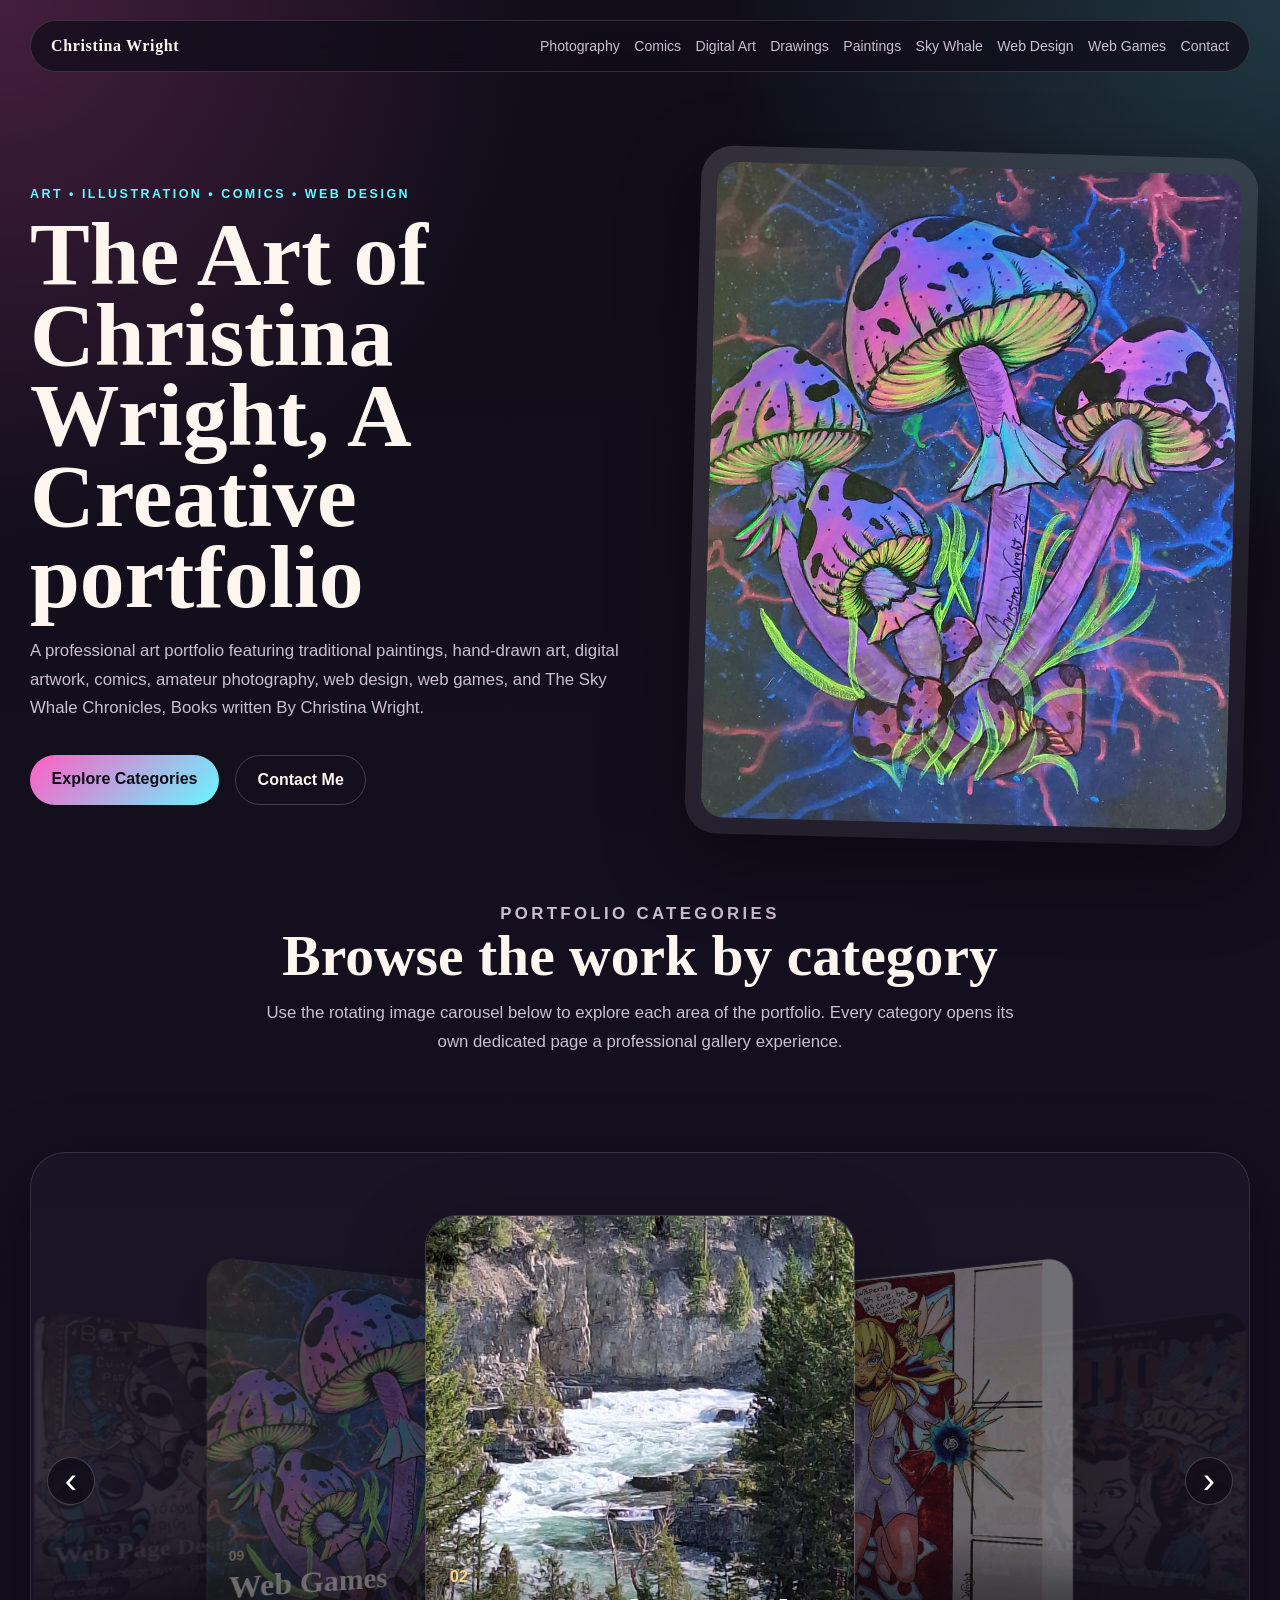
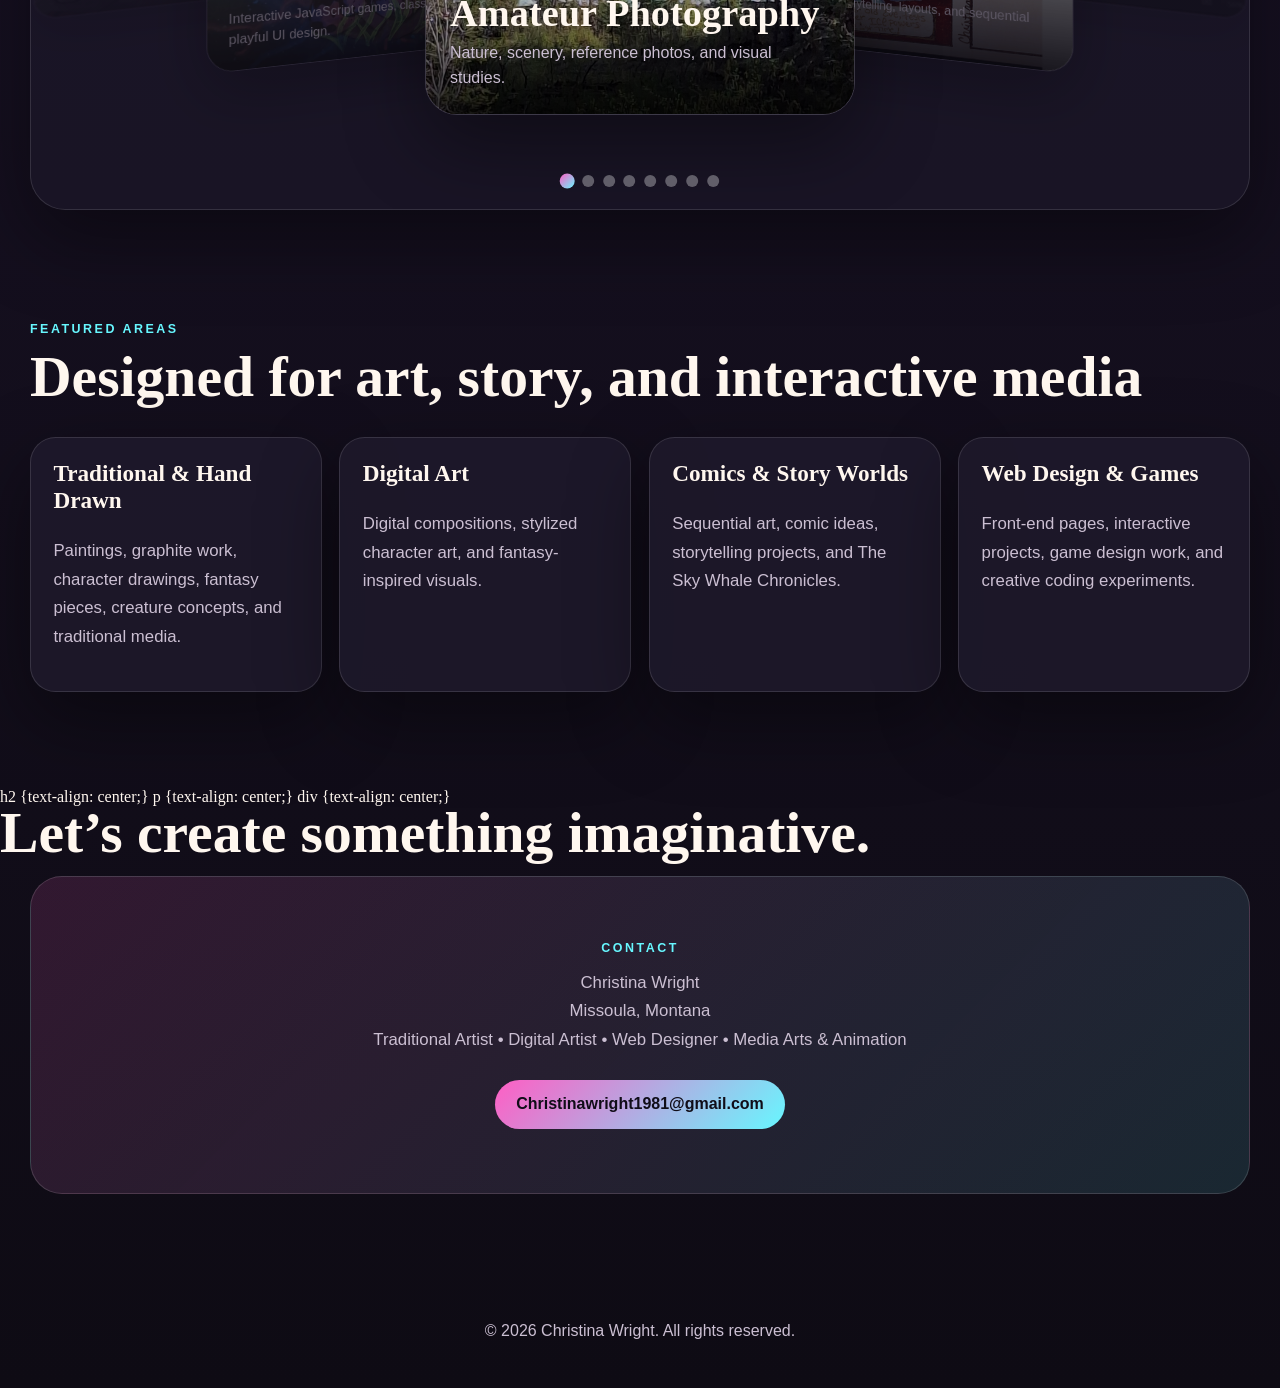
==== index.html @ 43815b65 "Add center alignment styles in index.html Added center alignment styles for h2, p, and div elements." ====
<!DOCTYPE html>
<html lang="en">
<head>
  <meta charset="UTF-8" />
  <meta name="viewport" content="width=device-width, initial-scale=1.0" />
  <title>Christina Wright | Art Portfolio</title>
  <link rel="stylesheet" href="style.css" />
</head>
<body>
  <header class="main-header" id="home">
    <nav class="navbar">
      <a class="logo" href="index.html">Christina Wright</a>
      <button class="menu-toggle" aria-label="Open navigation menu">☰</button>

      <div class="nav-links">
       
        <a href="photography.html">Photography</a>
        <a href="comics.html">Comics</a>
        <a href="digital-art.html">Digital Art</a>
        <a href="drawings.html">Drawings</a>
        <a href="paintings.html">Paintings</a>
        <a href="sky-whale.html">Sky Whale</a>
        <a href="web-design.html">Web Design</a>
        <a href="web-games.html">Web Games</a>
        <a href="#contact">Contact</a>
      </div>
    </nav>

    <section class="hero">
      <div class="hero-content">
        <p class="eyebrow">Art • Illustration • Comics • Web Design</p>
        <h1>The Art of Christina Wright, A Creative portfolio</h1>
        <p>
          A professional art portfolio featuring traditional paintings, hand-drawn art,
          digital artwork, comics, amateur photography, web design,
          web games, and The Sky Whale Chronicles, Books written By Christina Wright.
        </p>

        <div class="hero-buttons">
          <a class="btn primary" href="#categories">Explore Categories</a>
          <a class="btn secondary" href="#contact">Contact Me</a>
        </div>
      </div>

      <div class="hero-feature">
        <img src="images/NEON MUSHIES.jpg" alt="Featured neon mushroom painting" />
      </div>
    </section>
  </header>

  <main>
    <section class="section intro-section">
      <p class="eyebrow">Portfolio Categories</p>
      <h2>Browse the work by category</h2>
      <p>
        Use the rotating image carousel below to explore each area of the portfolio.
        Every category opens its own dedicated page a professional gallery experience.
      </p>
    </section>

    <section class="category-carousel-section" id="categories">
      <button class="carousel-arrow prev" aria-label="Previous category">‹</button>

      <div class="category-carousel" id="categoryCarousel">
       
      <a class="category-slide" href="photography.html">
          <img src="images/20240419_095135.jpg" alt="Amateur photography category thumbnail" />
          <div class="slide-overlay"><span>02</span><h3>Amateur Photography</h3><p>Nature, scenery, reference photos, and visual studies.</p></div>
        </a>

        <a class="category-slide" href="comics.html">
          <img src="images/comics thumbnail.jpg" alt="Comics category thumbnail" />
          <div class="slide-overlay"><span>03</span><h3>Comics</h3><p>Comic panels, storytelling, layouts, and sequential art.</p></div>
        </a>

        <a class="category-slide" href="digital-art.html">
          <img src="images/e89d1c56-5d9e-41ff-957c-0259a814af5aorca-image-.jpg.jpeg" alt="Digital art category thumbnail" />
          <div class="slide-overlay"><span>04</span><h3>Digital Art</h3><p>Digital illustration, fantasy design, and character artwork.</p></div>
        </a>

        <a class="category-slide" href="drawings.html">
          <img src="images/465605161_10224882230900383_1966014836447828528_n.jpg" alt="Drawings category thumbnail" />
          <div class="slide-overlay"><span>05</span><h3>Drawings</h3><p>Pencil, graphite, hand-drawn characters, and studies.</p></div>
        </a>

        <a class="category-slide" href="paintings.html">
          <img src="images/416716736_10222942627211503_7691808500595225283_n.jpg" alt="Paintings category thumbnail" />
          <div class="slide-overlay"><span>06</span><h3>Paintings</h3><p>Traditional paintings, mixed media, and canvas work.</p></div>
        </a>

        <a class="category-slide" href="sky-whale.html">
          <img src="images/61Pt4tpsYjL._AC_SL1500_.jpg" alt="The Sky Whale Chronicles category thumbnail" />
          <div class="slide-overlay"><span>07</span><h3>The Sky Whale Chronicles</h3><p>Original story world, characters, concept art, and book-related visuals.</p></div>
        </a>

        <a class="category-slide" href="web-design.html">
          <img src="images/ROBOT MOM.jpg" alt="Web design category thumbnail" />
          <div class="slide-overlay"><span>08</span><h3>Web Page Design</h3><p>Creative webpage layouts, portfolio work, and front-end design.</p></div>
        </a>

        <a class="category-slide" href="web-games.html">
          <img src="images/NEON MUSHIES.jpg" alt="Web games category thumbnail" />
          <div class="slide-overlay"><span>09</span><h3>Web Games</h3><p>Interactive JavaScript games, class projects, and playful UI design.</p></div>
        </a>
      </div>

      <button class="carousel-arrow next" aria-label="Next category">›</button>
      <div class="carousel-dots" id="carouselDots"></div>
    </section>

    <section class="section feature-grid-section">
      <p class="eyebrow">Featured Areas</p>
      <h2>Designed for art, story, and interactive media</h2>

      <div class="feature-grid">
        <article class="feature-card"><h3>Traditional & Hand Drawn</h3><p>Paintings, graphite work, character drawings, fantasy pieces, creature concepts, and traditional media.</p></article>
        <article class="feature-card"><h3>Digital Art</h3><p>Digital compositions, stylized character art, and fantasy-inspired visuals.</p></article>
        <article class="feature-card"><h3>Comics & Story Worlds</h3><p>Sequential art, comic ideas, storytelling projects, and The Sky Whale Chronicles.</p></article>
        <article class="feature-card"><h3>Web Design & Games</h3><p>Front-end pages, interactive projects, game design work, and creative coding experiments.</p></article>
      </div>
    </section>
    h2 {text-align: center;}
    p {text-align: center;}
    div {text-align: center;}
</style>
</head>
  <body>
    <h2>Let’s create something imaginative.</h2>
    
    <section class="section contact-section" id="contact">
      <p class="eyebrow">Contact</p>
    
      <p class="contact-text">
        Christina Wright<br />
        Missoula, Montana<br />
        Traditional Artist • Digital Artist • Web Designer • Media Arts & Animation
      </p>
      <a class="btn primary" href="mailto:Christinawright1981@gmail.com">Christinawright1981@gmail.com</a>
    </section>
  </main>

  <footer class="footer">
    <p>© <span id="year"></span> Christina Wright. All rights reserved.</p>
  </footer>

  <script src="script.js"></script>
</body>
</html>
---- style.css ----
*{box-sizing:border-box}:root{--bg:#100d18;--panel:rgba(31,26,45,.82);--solid:#211b31;--text:#fff7ef;--muted:#cbbfd2;--pink:#ff5ec4;--cyan:#67f7ff;--gold:#ffd38d;--shadow:0 28px 80px rgba(0,0,0,.42)}html{scroll-behavior:smooth}body{margin:0;color:var(--text);font-family:Georgia,"Times New Roman",serif;background:radial-gradient(circle at top left,rgba(255,94,196,.22),transparent 34rem),radial-gradient(circle at top right,rgba(103,247,255,.18),transparent 35rem),linear-gradient(180deg,#100d18 0%,#161021 50%,#0e0b14 100%)}img{display:block;max-width:100%}a{color:inherit;text-decoration:none}.main-header{min-height:100vh;padding:1.25rem}.navbar{width:min(1220px,100%);margin:0 auto;padding:1rem 1.25rem;border-radius:999px;border:1px solid rgba(255,255,255,.14);background:rgba(16,13,24,.75);backdrop-filter:blur(18px);display:flex;align-items:center;justify-content:space-between;position:sticky;top:1rem;z-index:50}.logo{font-weight:900;letter-spacing:.04em}.nav-links{display:flex;align-items:center;gap:.9rem;font-family:Arial,sans-serif;font-size:.88rem;color:var(--muted)}.nav-links a:hover{color:var(--cyan)}.menu-toggle{display:none;border:0;background:transparent;color:var(--text);font-size:1.7rem;cursor:pointer}.hero{width:min(1220px,100%);margin:5rem auto 0;display:grid;grid-template-columns:1.05fr .95fr;gap:3rem;align-items:center}.eyebrow{margin:0 0 .85rem;color:var(--cyan);font-family:Arial,sans-serif;text-transform:uppercase;letter-spacing:.2em;font-size:.78rem;font-weight:800}h1,h2,h3,p{margin-top:0}h1{max-width:850px;font-size:clamp(3rem,7vw,7rem);line-height:.9;margin-bottom:1.25rem}h2{font-size:clamp(2.1rem,4.5vw,4.6rem);line-height:.95;margin-bottom:1rem}.hero-content p:not(.eyebrow),.intro-section p,.feature-card p,.contact-text{font-family:Arial,sans-serif;color:var(--muted);font-size:1.05rem;line-height:1.7}.hero-buttons{margin-top:2rem;display:flex;gap:1rem;flex-wrap:wrap}.btn{display:inline-flex;border-radius:999px;padding:.95rem 1.35rem;font-family:Arial,sans-serif;font-weight:900}.btn.primary{color:#100d18;background:linear-gradient(135deg,var(--pink),var(--cyan))}.btn.secondary{color:var(--text);border:1px solid rgba(255,255,255,.2)}.hero-feature{padding:1rem;border-radius:2rem;background:linear-gradient(145deg,rgba(255,255,255,.14),rgba(255,255,255,.04));box-shadow:var(--shadow);transform:rotate(1.5deg)}.hero-feature img{width:100%;aspect-ratio:4/5;object-fit:cover;border-radius:1.4rem}.section{width:min(1220px,calc(100% - 2rem));margin:0 auto 6rem}.intro-section{text-align:center}.intro-section p{max-width:760px;margin:0 auto}.category-carousel-section{width:min(1220px,calc(100% - 2rem));margin:0 auto 7rem;position:relative;padding:2rem 3.5rem 4rem;border-radius:2.2rem;background:rgba(31,26,45,.5);border:1px solid rgba(255,255,255,.12);box-shadow:var(--shadow);overflow:hidden}.category-carousel{height:560px;position:relative;perspective:1300px}.category-slide{position:absolute;top:50%;left:50%;width:min(430px,72vw);height:500px;border-radius:2rem;overflow:hidden;transform:translate(-50%,-50%);transition:transform .6s ease,opacity .6s ease,filter .6s ease;opacity:0;pointer-events:none;box-shadow:var(--shadow);border:1px solid rgba(255,255,255,.16)}.category-slide img{width:100%;height:100%;object-fit:cover}.category-slide.active{opacity:1;pointer-events:auto;transform:translate(-50%,-50%) scale(1) rotateY(0deg);z-index:5}.category-slide.prev-slide{opacity:.62;pointer-events:auto;filter:saturate(.75) brightness(.65);transform:translate(-110%,-50%) scale(.76) rotateY(34deg);z-index:3}.category-slide.next-slide{opacity:.62;pointer-events:auto;filter:saturate(.75) brightness(.65);transform:translate(10%,-50%) scale(.76) rotateY(-34deg);z-index:3}.category-slide.far-prev{opacity:.28;filter:blur(1px) saturate(.55) brightness(.45);transform:translate(-155%,-50%) scale(.55) rotateY(44deg);z-index:1}.category-slide.far-next{opacity:.28;filter:blur(1px) saturate(.55) brightness(.45);transform:translate(55%,-50%) scale(.55) rotateY(-44deg);z-index:1}.slide-overlay{position:absolute;inset:auto 0 0;padding:1.5rem;background:linear-gradient(180deg,transparent,rgba(0,0,0,.86))}.slide-overlay span{color:var(--gold);font-family:Arial,sans-serif;font-weight:900}.slide-overlay h3{font-size:clamp(1.8rem,3vw,3rem);margin:.35rem 0}.slide-overlay p{font-family:Arial,sans-serif;color:var(--muted);line-height:1.55;margin-bottom:0}.carousel-arrow{position:absolute;top:50%;transform:translateY(-50%);z-index:20;width:3rem;height:3rem;border-radius:50%;border:1px solid rgba(255,255,255,.2);background:rgba(16,13,24,.82);color:white;font-size:2.3rem;cursor:pointer}.carousel-arrow:hover{background:var(--cyan);color:#100d18}.carousel-arrow.prev{left:1rem}.carousel-arrow.next{right:1rem}.carousel-dots{position:absolute;left:50%;bottom:1.4rem;transform:translateX(-50%);display:flex;gap:.55rem;flex-wrap:wrap;justify-content:center}.carousel-dot{width:.75rem;height:.75rem;border:0;border-radius:50%;background:rgba(255,255,255,.32);cursor:pointer}.carousel-dot.active{background:linear-gradient(135deg,var(--pink),var(--cyan));transform:scale(1.25)}.feature-grid{margin-top:2rem;display:grid;grid-template-columns:repeat(4,1fr);gap:1.1rem}.feature-card{min-height:230px;padding:1.4rem;border-radius:1.6rem;background:var(--panel);border:1px solid rgba(255,255,255,.12);box-shadow:var(--shadow)}.feature-card h3{font-size:1.45rem}.contact-section{text-align:center;padding:4rem 1rem;border-radius:2rem;background:linear-gradient(135deg,rgba(255,94,196,.14),rgba(103,247,255,.12));border:1px solid rgba(255,255,255,.14)}.contact-text{margin-bottom:1.6rem}.footer{padding:2rem;text-align:center;color:var(--muted);font-family:Arial,sans-serif}@media(max-width:980px){.nav-links{display:none;position:absolute;top:4.3rem;left:1rem;right:1rem;flex-direction:column;align-items:flex-start;padding:1rem;border-radius:1.2rem;background:var(--solid)}.nav-links.open{display:flex}.menu-toggle{display:block}.navbar{border-radius:1.4rem}.hero,.feature-grid{grid-template-columns:1fr}.category-carousel-section{padding:1rem .8rem 4rem}.category-carousel{height:520px}.category-slide{width:78vw;height:460px}.category-slide.prev-slide,.category-slide.next-slide,.category-slide.far-prev,.category-slide.far-next{opacity:0;pointer-events:none}.carousel-arrow.prev{left:.8rem}.carousel-arrow.next{right:.8rem}}
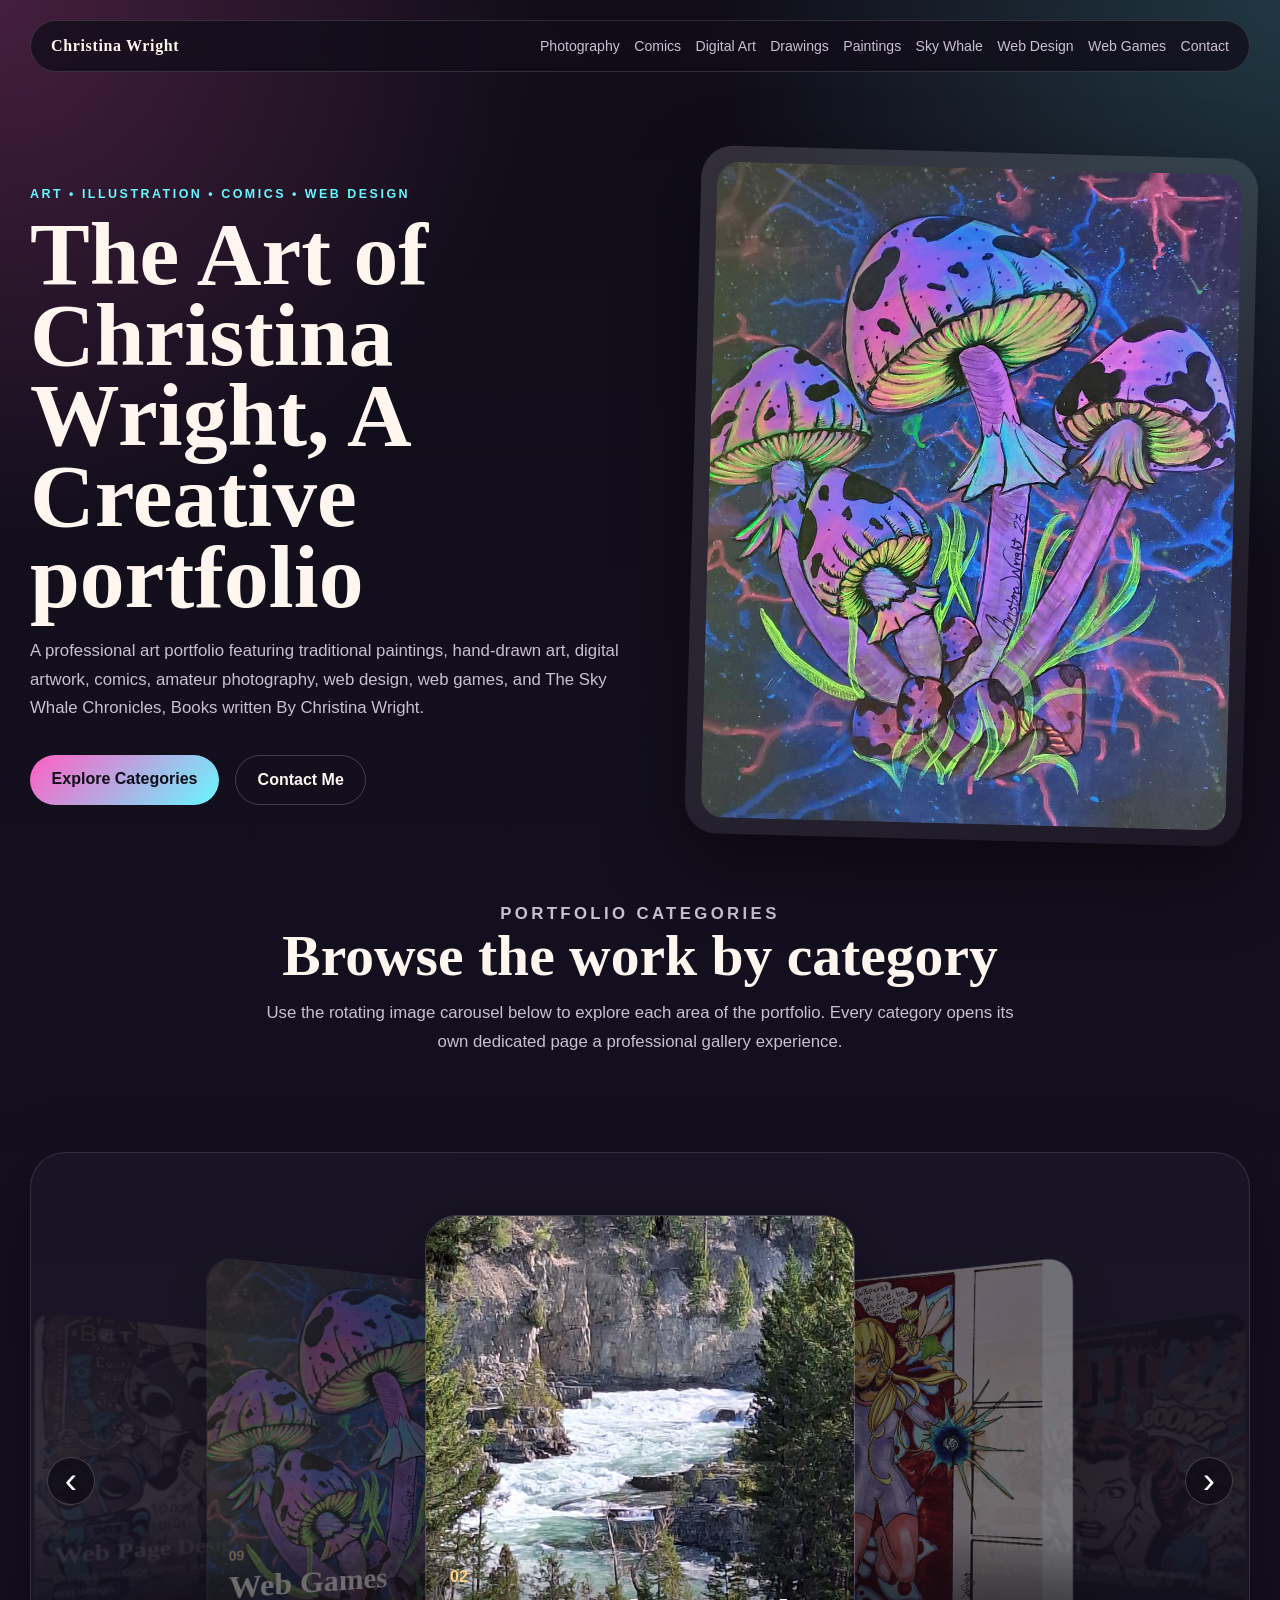
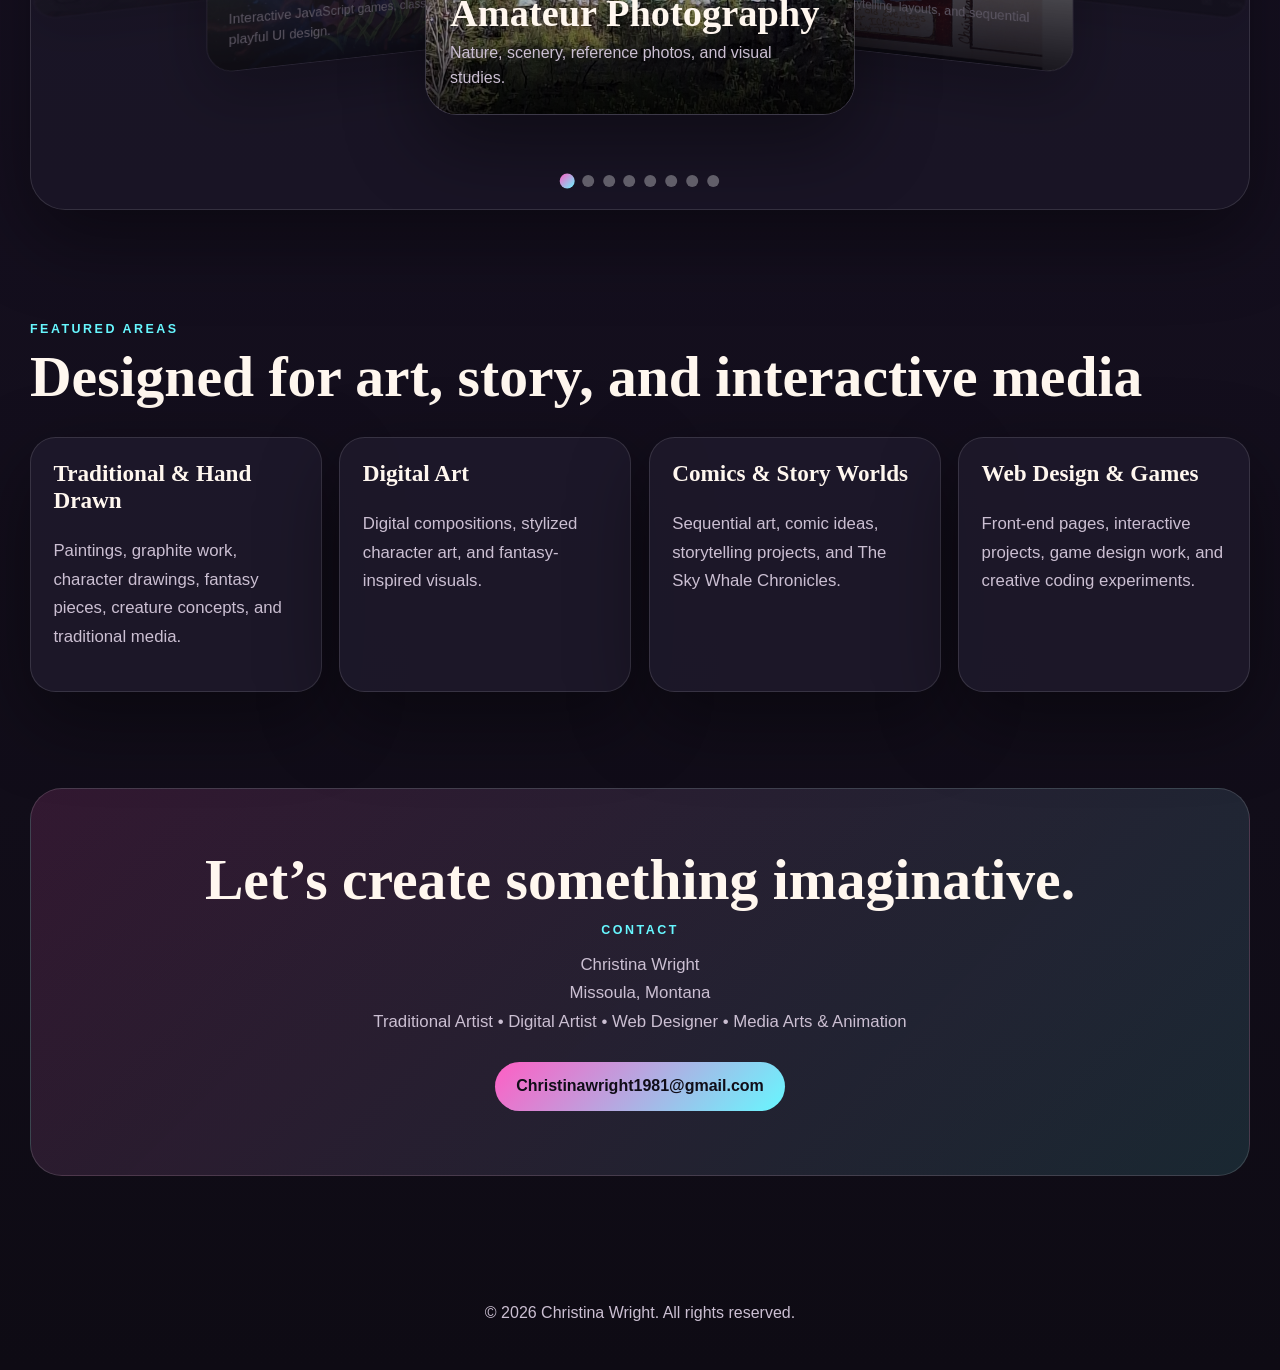
==== commit 6911da50: "Update contact section header and clean up styles Repositioned the header for the contact section an" ====
--- a/index.html
+++ b/index.html
@@ -119,23 +119,19 @@
         <article class="feature-card"><h3>Web Design & Games</h3><p>Front-end pages, interactive projects, game design work, and creative coding experiments.</p></article>
       </div>
     </section>
-    h2 {text-align: center;}
-    p {text-align: center;}
-    div {text-align: center;}
-</style>
-</head>
-  <body>
-    <h2>Let’s create something imaginative.</h2>
+   
+   
     
     <section class="section contact-section" id="contact">
+      <h2>Let’s create something imaginative.</h2>
       <p class="eyebrow">Contact</p>
-    
       <p class="contact-text">
         Christina Wright<br />
         Missoula, Montana<br />
         Traditional Artist • Digital Artist • Web Designer • Media Arts & Animation
       </p>
       <a class="btn primary" href="mailto:Christinawright1981@gmail.com">Christinawright1981@gmail.com</a>
+      
     </section>
   </main>
 
--- a/style.css
+++ b/style.css
@@ -1 +1,6 @@
-*{box-sizing:border-box}:root{--bg:#100d18;--panel:rgba(31,26,45,.82);--solid:#211b31;--text:#fff7ef;--muted:#cbbfd2;--pink:#ff5ec4;--cyan:#67f7ff;--gold:#ffd38d;--shadow:0 28px 80px rgba(0,0,0,.42)}html{scroll-behavior:smooth}body{margin:0;color:var(--text);font-family:Georgia,"Times New Roman",serif;background:radial-gradient(circle at top left,rgba(255,94,196,.22),transparent 34rem),radial-gradient(circle at top right,rgba(103,247,255,.18),transparent 35rem),linear-gradient(180deg,#100d18 0%,#161021 50%,#0e0b14 100%)}img{display:block;max-width:100%}a{color:inherit;text-decoration:none}.main-header{min-height:100vh;padding:1.25rem}.navbar{width:min(1220px,100%);margin:0 auto;padding:1rem 1.25rem;border-radius:999px;border:1px solid rgba(255,255,255,.14);background:rgba(16,13,24,.75);backdrop-filter:blur(18px);display:flex;align-items:center;justify-content:space-between;position:sticky;top:1rem;z-index:50}.logo{font-weight:900;letter-spacing:.04em}.nav-links{display:flex;align-items:center;gap:.9rem;font-family:Arial,sans-serif;font-size:.88rem;color:var(--muted)}.nav-links a:hover{color:var(--cyan)}.menu-toggle{display:none;border:0;background:transparent;color:var(--text);font-size:1.7rem;cursor:pointer}.hero{width:min(1220px,100%);margin:5rem auto 0;display:grid;grid-template-columns:1.05fr .95fr;gap:3rem;align-items:center}.eyebrow{margin:0 0 .85rem;color:var(--cyan);font-family:Arial,sans-serif;text-transform:uppercase;letter-spacing:.2em;font-size:.78rem;font-weight:800}h1,h2,h3,p{margin-top:0}h1{max-width:850px;font-size:clamp(3rem,7vw,7rem);line-height:.9;margin-bottom:1.25rem}h2{font-size:clamp(2.1rem,4.5vw,4.6rem);line-height:.95;margin-bottom:1rem}.hero-content p:not(.eyebrow),.intro-section p,.feature-card p,.contact-text{font-family:Arial,sans-serif;color:var(--muted);font-size:1.05rem;line-height:1.7}.hero-buttons{margin-top:2rem;display:flex;gap:1rem;flex-wrap:wrap}.btn{display:inline-flex;border-radius:999px;padding:.95rem 1.35rem;font-family:Arial,sans-serif;font-weight:900}.btn.primary{color:#100d18;background:linear-gradient(135deg,var(--pink),var(--cyan))}.btn.secondary{color:var(--text);border:1px solid rgba(255,255,255,.2)}.hero-feature{padding:1rem;border-radius:2rem;background:linear-gradient(145deg,rgba(255,255,255,.14),rgba(255,255,255,.04));box-shadow:var(--shadow);transform:rotate(1.5deg)}.hero-feature img{width:100%;aspect-ratio:4/5;object-fit:cover;border-radius:1.4rem}.section{width:min(1220px,calc(100% - 2rem));margin:0 auto 6rem}.intro-section{text-align:center}.intro-section p{max-width:760px;margin:0 auto}.category-carousel-section{width:min(1220px,calc(100% - 2rem));margin:0 auto 7rem;position:relative;padding:2rem 3.5rem 4rem;border-radius:2.2rem;background:rgba(31,26,45,.5);border:1px solid rgba(255,255,255,.12);box-shadow:var(--shadow);overflow:hidden}.category-carousel{height:560px;position:relative;perspective:1300px}.category-slide{position:absolute;top:50%;left:50%;width:min(430px,72vw);height:500px;border-radius:2rem;overflow:hidden;transform:translate(-50%,-50%);transition:transform .6s ease,opacity .6s ease,filter .6s ease;opacity:0;pointer-events:none;box-shadow:var(--shadow);border:1px solid rgba(255,255,255,.16)}.category-slide img{width:100%;height:100%;object-fit:cover}.category-slide.active{opacity:1;pointer-events:auto;transform:translate(-50%,-50%) scale(1) rotateY(0deg);z-index:5}.category-slide.prev-slide{opacity:.62;pointer-events:auto;filter:saturate(.75) brightness(.65);transform:translate(-110%,-50%) scale(.76) rotateY(34deg);z-index:3}.category-slide.next-slide{opacity:.62;pointer-events:auto;filter:saturate(.75) brightness(.65);transform:translate(10%,-50%) scale(.76) rotateY(-34deg);z-index:3}.category-slide.far-prev{opacity:.28;filter:blur(1px) saturate(.55) brightness(.45);transform:translate(-155%,-50%) scale(.55) rotateY(44deg);z-index:1}.category-slide.far-next{opacity:.28;filter:blur(1px) saturate(.55) brightness(.45);transform:translate(55%,-50%) scale(.55) rotateY(-44deg);z-index:1}.slide-overlay{position:absolute;inset:auto 0 0;padding:1.5rem;background:linear-gradient(180deg,transparent,rgba(0,0,0,.86))}.slide-overlay span{color:var(--gold);font-family:Arial,sans-serif;font-weight:900}.slide-overlay h3{font-size:clamp(1.8rem,3vw,3rem);margin:.35rem 0}.slide-overlay p{font-family:Arial,sans-serif;color:var(--muted);line-height:1.55;margin-bottom:0}.carousel-arrow{position:absolute;top:50%;transform:translateY(-50%);z-index:20;width:3rem;height:3rem;border-radius:50%;border:1px solid rgba(255,255,255,.2);background:rgba(16,13,24,.82);color:white;font-size:2.3rem;cursor:pointer}.carousel-arrow:hover{background:var(--cyan);color:#100d18}.carousel-arrow.prev{left:1rem}.carousel-arrow.next{right:1rem}.carousel-dots{position:absolute;left:50%;bottom:1.4rem;transform:translateX(-50%);display:flex;gap:.55rem;flex-wrap:wrap;justify-content:center}.carousel-dot{width:.75rem;height:.75rem;border:0;border-radius:50%;background:rgba(255,255,255,.32);cursor:pointer}.carousel-dot.active{background:linear-gradient(135deg,var(--pink),var(--cyan));transform:scale(1.25)}.feature-grid{margin-top:2rem;display:grid;grid-template-columns:repeat(4,1fr);gap:1.1rem}.feature-card{min-height:230px;padding:1.4rem;border-radius:1.6rem;background:var(--panel);border:1px solid rgba(255,255,255,.12);box-shadow:var(--shadow)}.feature-card h3{font-size:1.45rem}.contact-section{text-align:center;padding:4rem 1rem;border-radius:2rem;background:linear-gradient(135deg,rgba(255,94,196,.14),rgba(103,247,255,.12));border:1px solid rgba(255,255,255,.14)}.contact-text{margin-bottom:1.6rem}.footer{padding:2rem;text-align:center;color:var(--muted);font-family:Arial,sans-serif}@media(max-width:980px){.nav-links{display:none;position:absolute;top:4.3rem;left:1rem;right:1rem;flex-direction:column;align-items:flex-start;padding:1rem;border-radius:1.2rem;background:var(--solid)}.nav-links.open{display:flex}.menu-toggle{display:block}.navbar{border-radius:1.4rem}.hero,.feature-grid{grid-template-columns:1fr}.category-carousel-section{padding:1rem .8rem 4rem}.category-carousel{height:520px}.category-slide{width:78vw;height:460px}.category-slide.prev-slide,.category-slide.next-slide,.category-slide.far-prev,.category-slide.far-next{opacity:0;pointer-events:none}.carousel-arrow.prev{left:.8rem}.carousel-arrow.next{right:.8rem}}+*{box-sizing:border-box}:root{--bg:#100d18;--panel:rgba(31,26,45,.82);--solid:#211b31;--text:#fff7ef;--muted:#cbbfd2;--pink:#ff5ec4;--cyan:#67f7ff;--gold:#ffd38d;--shadow:0 28px 80px rgba(0,0,0,.42)}html{scroll-behavior:smooth}body{margin:0;color:var(--text);font-family:Georgia,"Times New Roman",serif;background:radial-gradient(circle at top left,rgba(255,94,196,.22),transparent 34rem),radial-gradient(circle at top right,rgba(103,247,255,.18),transparent 35rem),linear-gradient(180deg,#100d18 0%,#161021 50%,#0e0b14 100%)}img{display:block;max-width:100%}a{color:inherit;text-decoration:none}.main-header{min-height:100vh;padding:1.25rem}.navbar{width:min(1220px,100%);margin:0 auto;padding:1rem 1.25rem;border-radius:999px;border:1px solid rgba(255,255,255,.14);background:rgba(16,13,24,.75);backdrop-filter:blur(18px);display:flex;align-items:center;justify-content:space-between;position:sticky;top:1rem;z-index:50}.logo{font-weight:900;letter-spacing:.04em}.nav-links{display:flex;align-items:center;gap:.9rem;font-family:Arial,sans-serif;font-size:.88rem;color:var(--muted)}.nav-links a:hover{color:var(--cyan)}.menu-toggle{display:none;border:0;background:transparent;color:var(--text);font-size:1.7rem;cursor:pointer}.hero{width:min(1220px,100%);margin:5rem auto 0;display:grid;grid-template-columns:1.05fr .95fr;gap:3rem;align-items:center}.eyebrow{margin:0 0 .85rem;color:var(--cyan);font-family:Arial,sans-serif;text-transform:uppercase;letter-spacing:.2em;font-size:.78rem;font-weight:800}h1,h2,h3,p{margin-top:0}h1{max-width:850px;font-size:clamp(3rem,7vw,7rem);line-height:.9;margin-bottom:1.25rem}h2{font-size:clamp(2.1rem,4.5vw,4.6rem);line-height:.95;margin-bottom:1rem}.hero-content p:not(.eyebrow),.intro-section p,.feature-card p,.contact-text{font-family:Arial,sans-serif;color:var(--muted);font-size:1.05rem;line-height:1.7}.hero-buttons{margin-top:2rem;display:flex;gap:1rem;flex-wrap:wrap}.btn{display:inline-flex;border-radius:999px;padding:.95rem 1.35rem;font-family:Arial,sans-serif;font-weight:900}.btn.primary{color:#100d18;background:linear-gradient(135deg,var(--pink),var(--cyan))}.btn.secondary{color:var(--text);border:1px solid rgba(255,255,255,.2)}.hero-feature{padding:1rem;border-radius:2rem;background:linear-gradient(145deg,rgba(255,255,255,.14),rgba(255,255,255,.04));box-shadow:var(--shadow);transform:rotate(1.5deg)}.hero-feature img{width:100%;aspect-ratio:4/5;object-fit:cover;border-radius:1.4rem}.section{width:min(1220px,calc(100% - 2rem));margin:0 auto 6rem}.intro-section{text-align:center}.intro-section p{max-width:760px;margin:0 auto}.category-carousel-section{width:min(1220px,calc(100% - 2rem));margin:0 auto 7rem;position:relative;padding:2rem 3.5rem 4rem;border-radius:2.2rem;background:rgba(31,26,45,.5);border:1px solid rgba(255,255,255,.12);box-shadow:var(--shadow);overflow:hidden}.category-carousel{height:560px;position:relative;perspective:1300px}.category-slide{position:absolute;top:50%;left:50%;width:min(430px,72vw);height:500px;border-radius:2rem;overflow:hidden;transform:translate(-50%,-50%);transition:transform .6s ease,opacity .6s ease,filter .6s ease;opacity:0;pointer-events:none;box-shadow:var(--shadow);border:1px solid rgba(255,255,255,.16)}.category-slide img{width:100%;height:100%;object-fit:cover}.category-slide.active{opacity:1;pointer-events:auto;transform:translate(-50%,-50%) scale(1) rotateY(0deg);z-index:5}.category-slide.prev-slide{opacity:.62;pointer-events:auto;filter:saturate(.75) brightness(.65);transform:translate(-110%,-50%) scale(.76) rotateY(34deg);z-index:3}.category-slide.next-slide{opacity:.62;pointer-events:auto;filter:saturate(.75) brightness(.65);transform:translate(10%,-50%) scale(.76) rotateY(-34deg);z-index:3}.category-slide.far-prev{opacity:.28;filter:blur(1px) saturate(.55) brightness(.45);transform:translate(-155%,-50%) scale(.55) rotateY(44deg);z-index:1}.category-slide.far-next{opacity:.28;filter:blur(1px) saturate(.55) brightness(.45);transform:translate(55%,-50%) scale(.55) rotateY(-44deg);z-index:1}.slide-overlay{position:absolute;inset:auto 0 0;padding:1.5rem;background:linear-gradient(180deg,transparent,rgba(0,0,0,.86))}.slide-overlay span{color:var(--gold);font-family:Arial,sans-serif;font-weight:900}.slide-overlay h3{font-size:clamp(1.8rem,3vw,3rem);margin:.35rem 0}.slide-overlay p{font-family:Arial,sans-serif;color:var(--muted);line-height:1.55;margin-bottom:0}.carousel-arrow{position:absolute;top:50%;transform:translateY(-50%);z-index:20;width:3rem;height:3rem;border-radius:50%;border:1px solid rgba(255,255,255,.2);background:rgba(16,13,24,.82);color:white;font-size:2.3rem;cursor:pointer}.carousel-arrow:hover{background:var(--cyan);color:#100d18}.carousel-arrow.prev{left:1rem}.carousel-arrow.next{right:1rem}.carousel-dots{position:absolute;left:50%;bottom:1.4rem;transform:translateX(-50%);display:flex;gap:.55rem;flex-wrap:wrap;justify-content:center}.carousel-dot{width:.75rem;height:.75rem;border:0;border-radius:50%;background:rgba(255,255,255,.32);cursor:pointer}.carousel-dot.active{background:linear-gradient(135deg,var(--pink),var(--cyan));transform:scale(1.25)}.feature-grid{margin-top:2rem;display:grid;grid-template-columns:repeat(4,1fr);gap:1.1rem}.feature-card{min-height:230px;padding:1.4rem;border-radius:1.6rem;background:var(--panel);border:1px solid rgba(255,255,255,.12);box-shadow:var(--shadow)}.feature-card h3{font-size:1.45rem}.contact-section{text-align:center;padding:4rem 1rem;border-radius:2rem;background:linear-gradient(135deg,rgba(255,94,196,.14),rgba(103,247,255,.12));border:1px solid rgba(255,255,255,.14)}.contact-text{margin-bottom:1.6rem}.footer{padding:2rem;text-align:center;color:var(--muted);font-family:Arial,sans-serif}@media(max-width:980px){.nav-links{display:none;position:absolute;top:4.3rem;left:1rem;right:1rem;flex-direction:column;align-items:flex-start;padding:1rem;border-radius:1.2rem;background:var(--solid)}.nav-links.open{display:flex}.menu-toggle{display:block}.navbar{border-radius:1.4rem}.hero,.feature-grid{grid-template-columns:1fr}.category-carousel-section{padding:1rem .8rem 4rem}.category-carousel{height:520px}.category-slide{width:78vw;height:460px}.category-slide.prev-slide,.category-slide.next-slide,.category-slide.far-prev,.category-slide.far-next{opacity:0;pointer-events:none}.carousel-arrow.prev{left:.8rem}.carousel-arrow.next{right:.8rem}
+                                                                                                                                                                                                                                                                                                                                                                                                                                                                                                                                                                                                                                                                                                                                                                                                                                                                                                                                                                                                                                                                                                                                                                                                                                                                                                                                                                                                                                                                                                                                                                                                                                                                                                                                                                                                                                                                                                                                                                                                                                                                                                                                                                                                                                                                                                                                                                                                                                                                                                                                                                                                                                                                                                                                                                                                                                                                                                                                                                                                                                                                                                                                                                                                                                                                                                                                                                                                                                                                                                                                                                                                                                                                                                                                                                                                                                                                                                                                                                                                                                                                                                                                                                                                                                                                                                                                                                                                                                                                                                                                                                                                                                                                                                                                                                                                                                                                                                                                                                                                                                                                                                                                                                                                                                                                                                                                                                                                                                                                                                                                                                                                                                                                                                                                                                                                                                                                                                                                                                        .center {
+  display: flex;
+  justify-content: center;
+  align-items: center;
+}
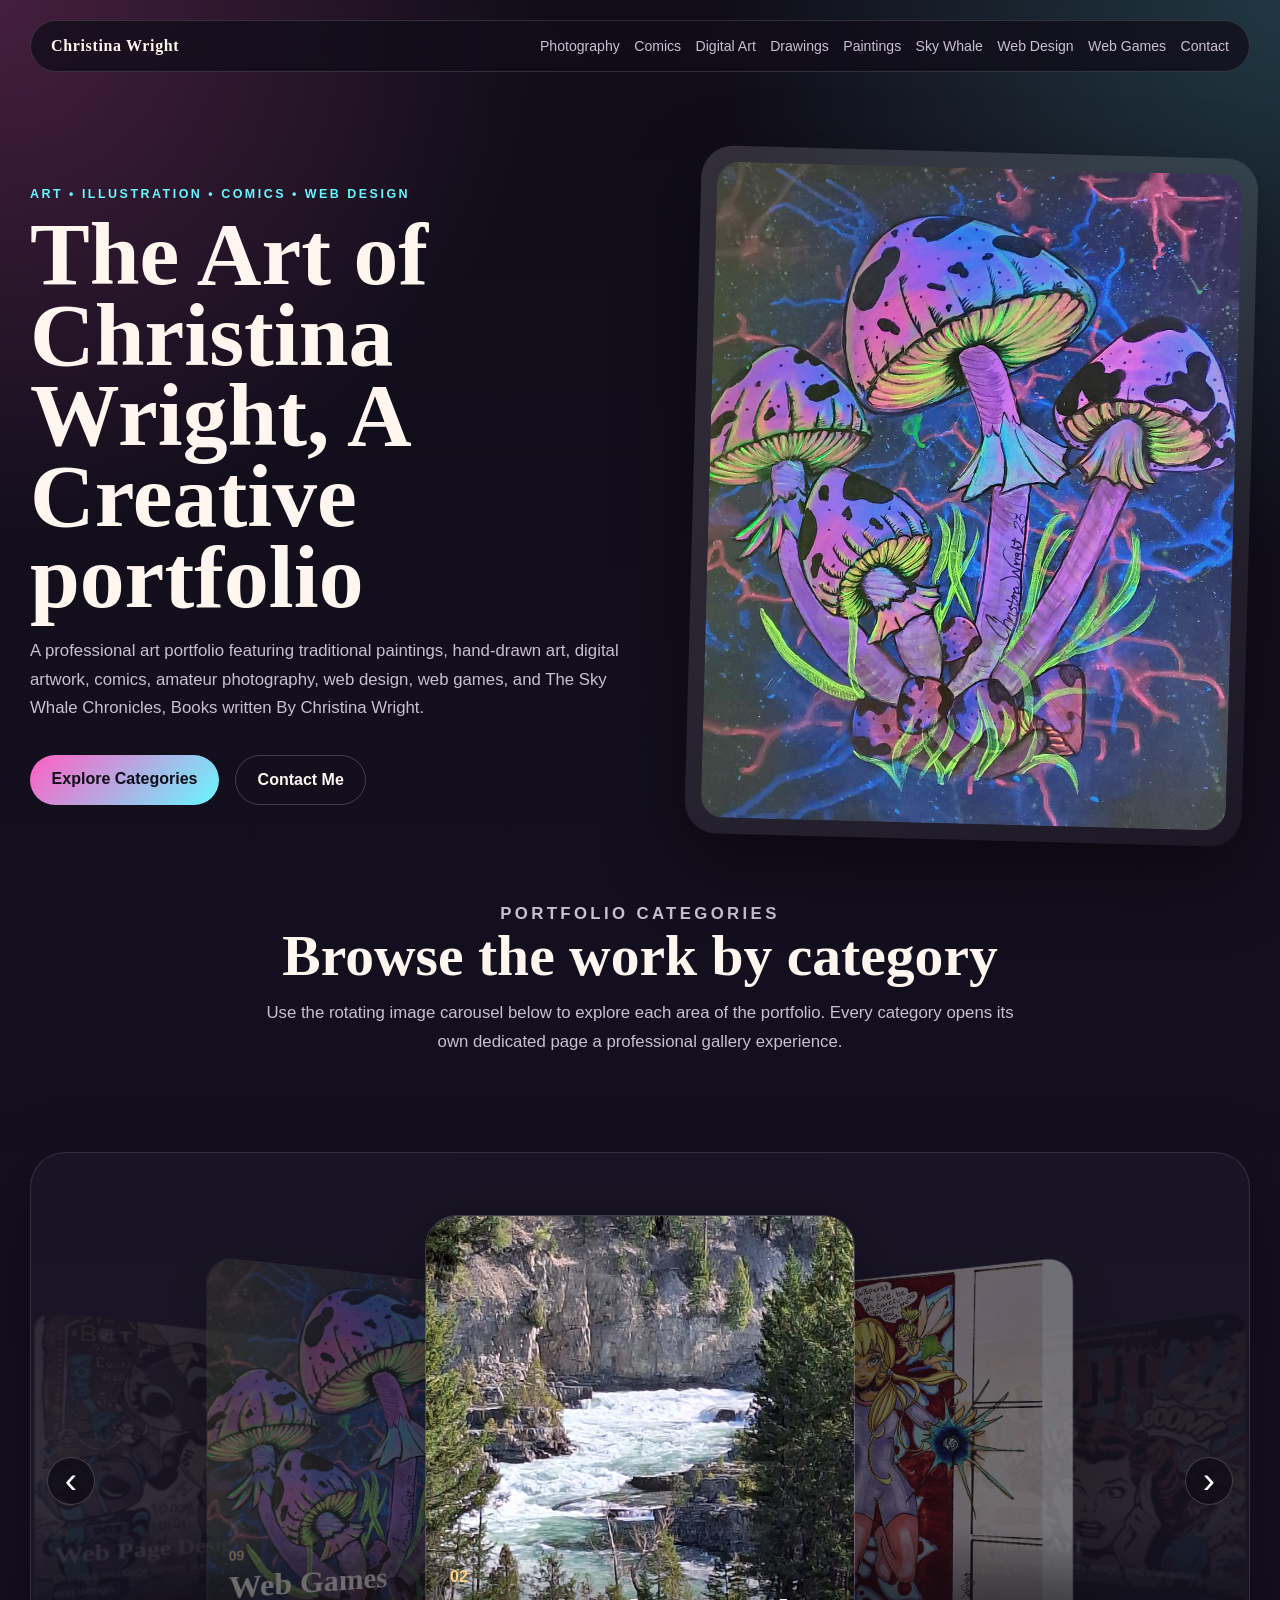
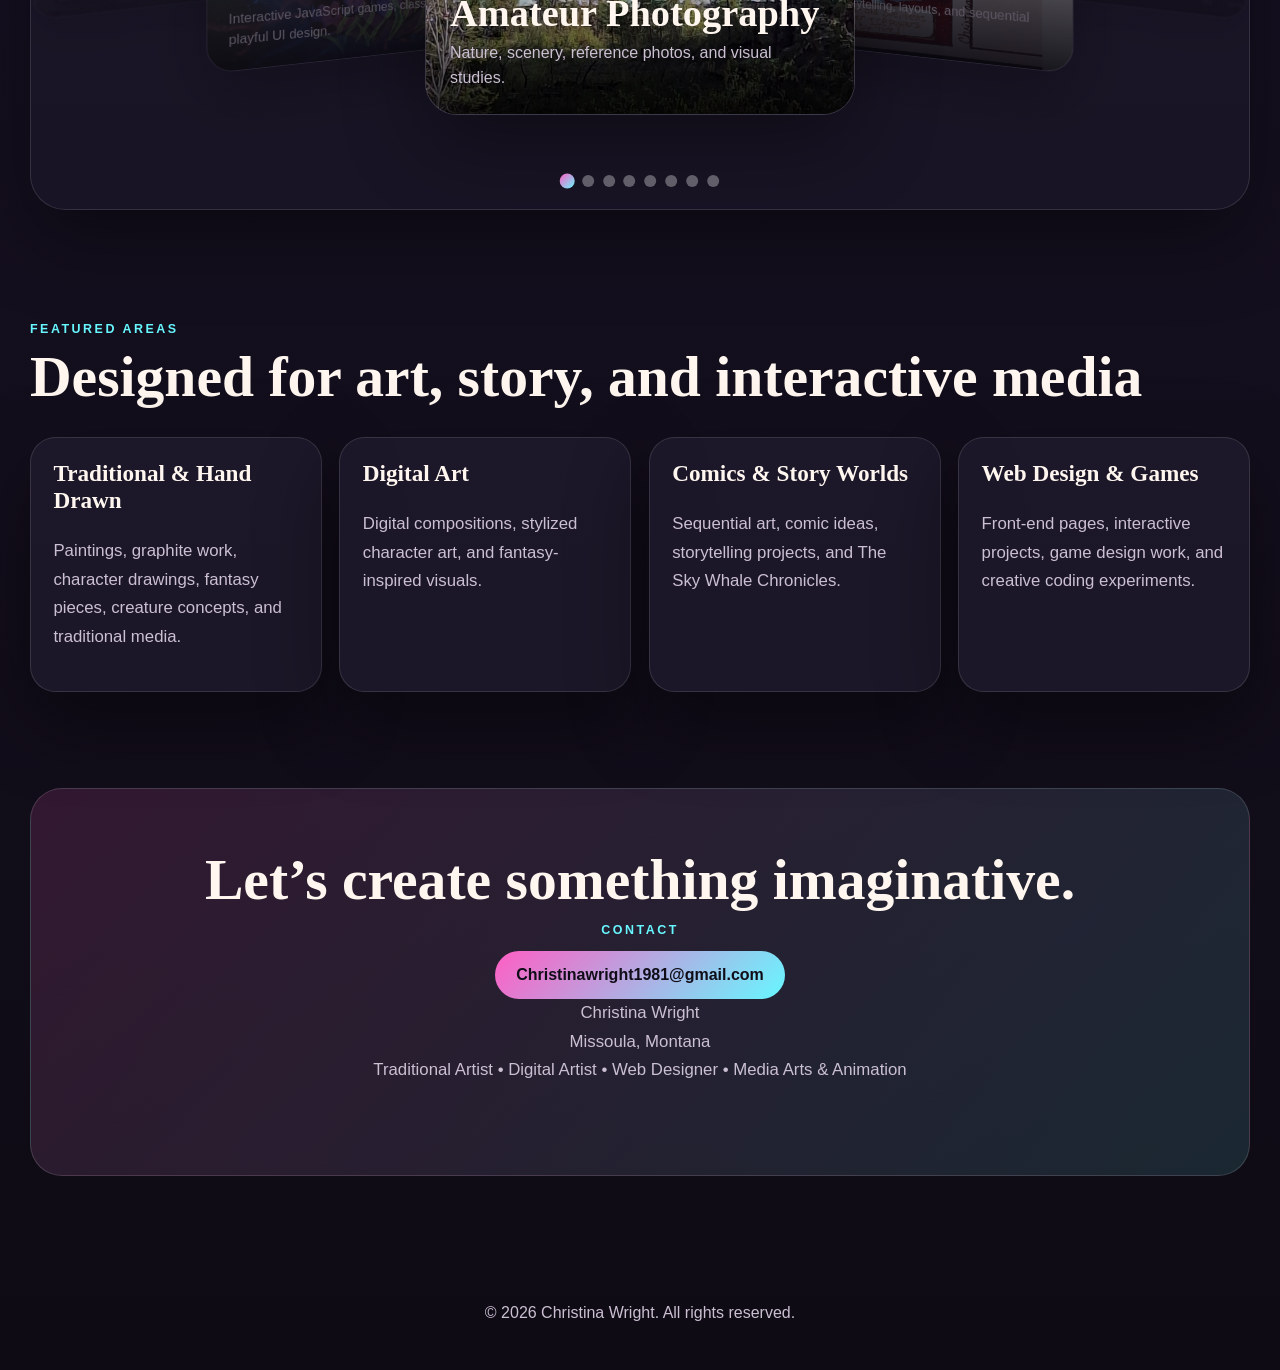
==== commit 7f57819b: "Fix duplicate email link in contact section Removed duplicate email link in contact section." ====
--- a/index.html
+++ b/index.html
@@ -124,14 +124,14 @@
     
     <section class="section contact-section" id="contact">
       <h2>Let’s create something imaginative.</h2>
-      <p class="eyebrow">Contact</p>
+      <p class="eyebrow">Contact</p> 
+      <a class="btn primary" href="mailto:Christinawright1981@gmail.com">Christinawright1981@gmail.com</a>
       <p class="contact-text">
         Christina Wright<br />
         Missoula, Montana<br />
         Traditional Artist • Digital Artist • Web Designer • Media Arts & Animation
       </p>
-      <a class="btn primary" href="mailto:Christinawright1981@gmail.com">Christinawright1981@gmail.com</a>
-      
+    
     </section>
   </main>
 
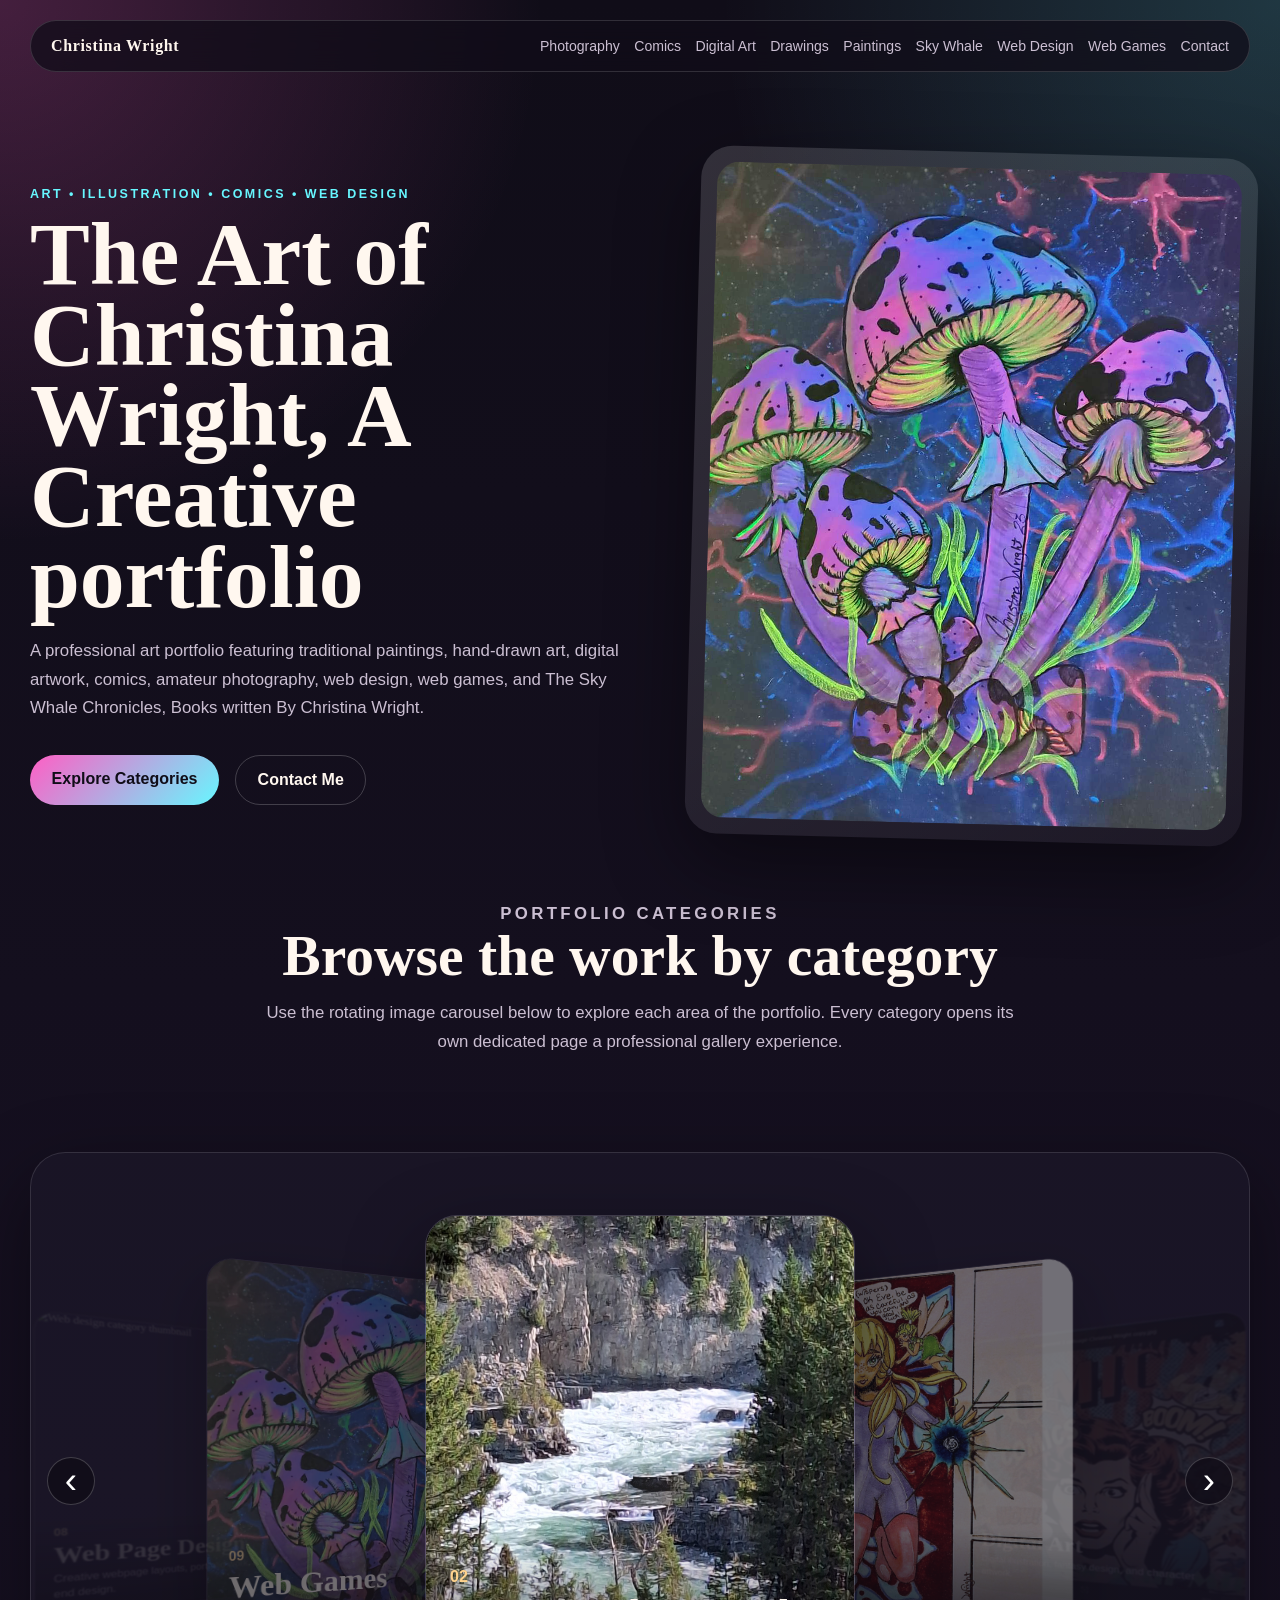
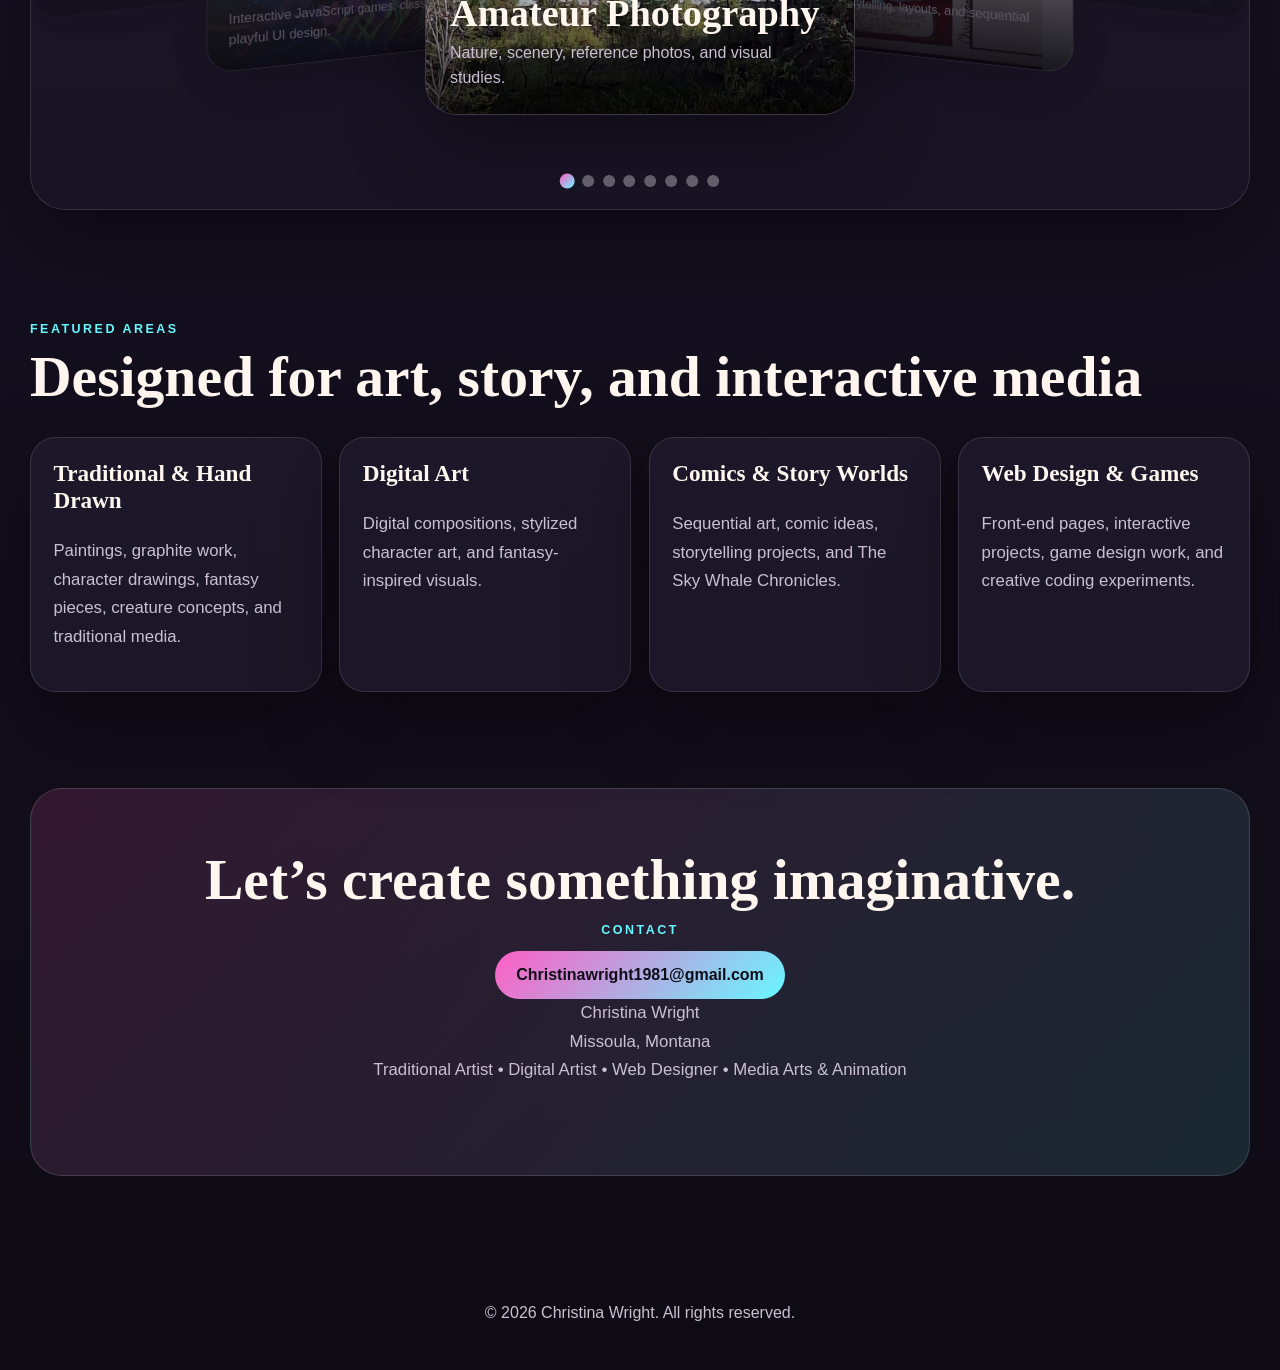
==== commit f5819651: "Update web design thumbnail image source" ====
--- a/index.html
+++ b/index.html
@@ -94,7 +94,7 @@
         </a>
 
         <a class="category-slide" href="web-design.html">
-          <img src="images/ROBOT MOM.jpg" alt="Web design category thumbnail" />
+          <img src="web-design-thumbnail.jpg" alt="Web design category thumbnail" />
           <div class="slide-overlay"><span>08</span><h3>Web Page Design</h3><p>Creative webpage layouts, portfolio work, and front-end design.</p></div>
         </a>
 
@@ -126,6 +126,7 @@
       <h2>Let’s create something imaginative.</h2>
       <p class="eyebrow">Contact</p> 
       <a class="btn primary" href="mailto:Christinawright1981@gmail.com">Christinawright1981@gmail.com</a>
+      
       <p class="contact-text">
         Christina Wright<br />
         Missoula, Montana<br />
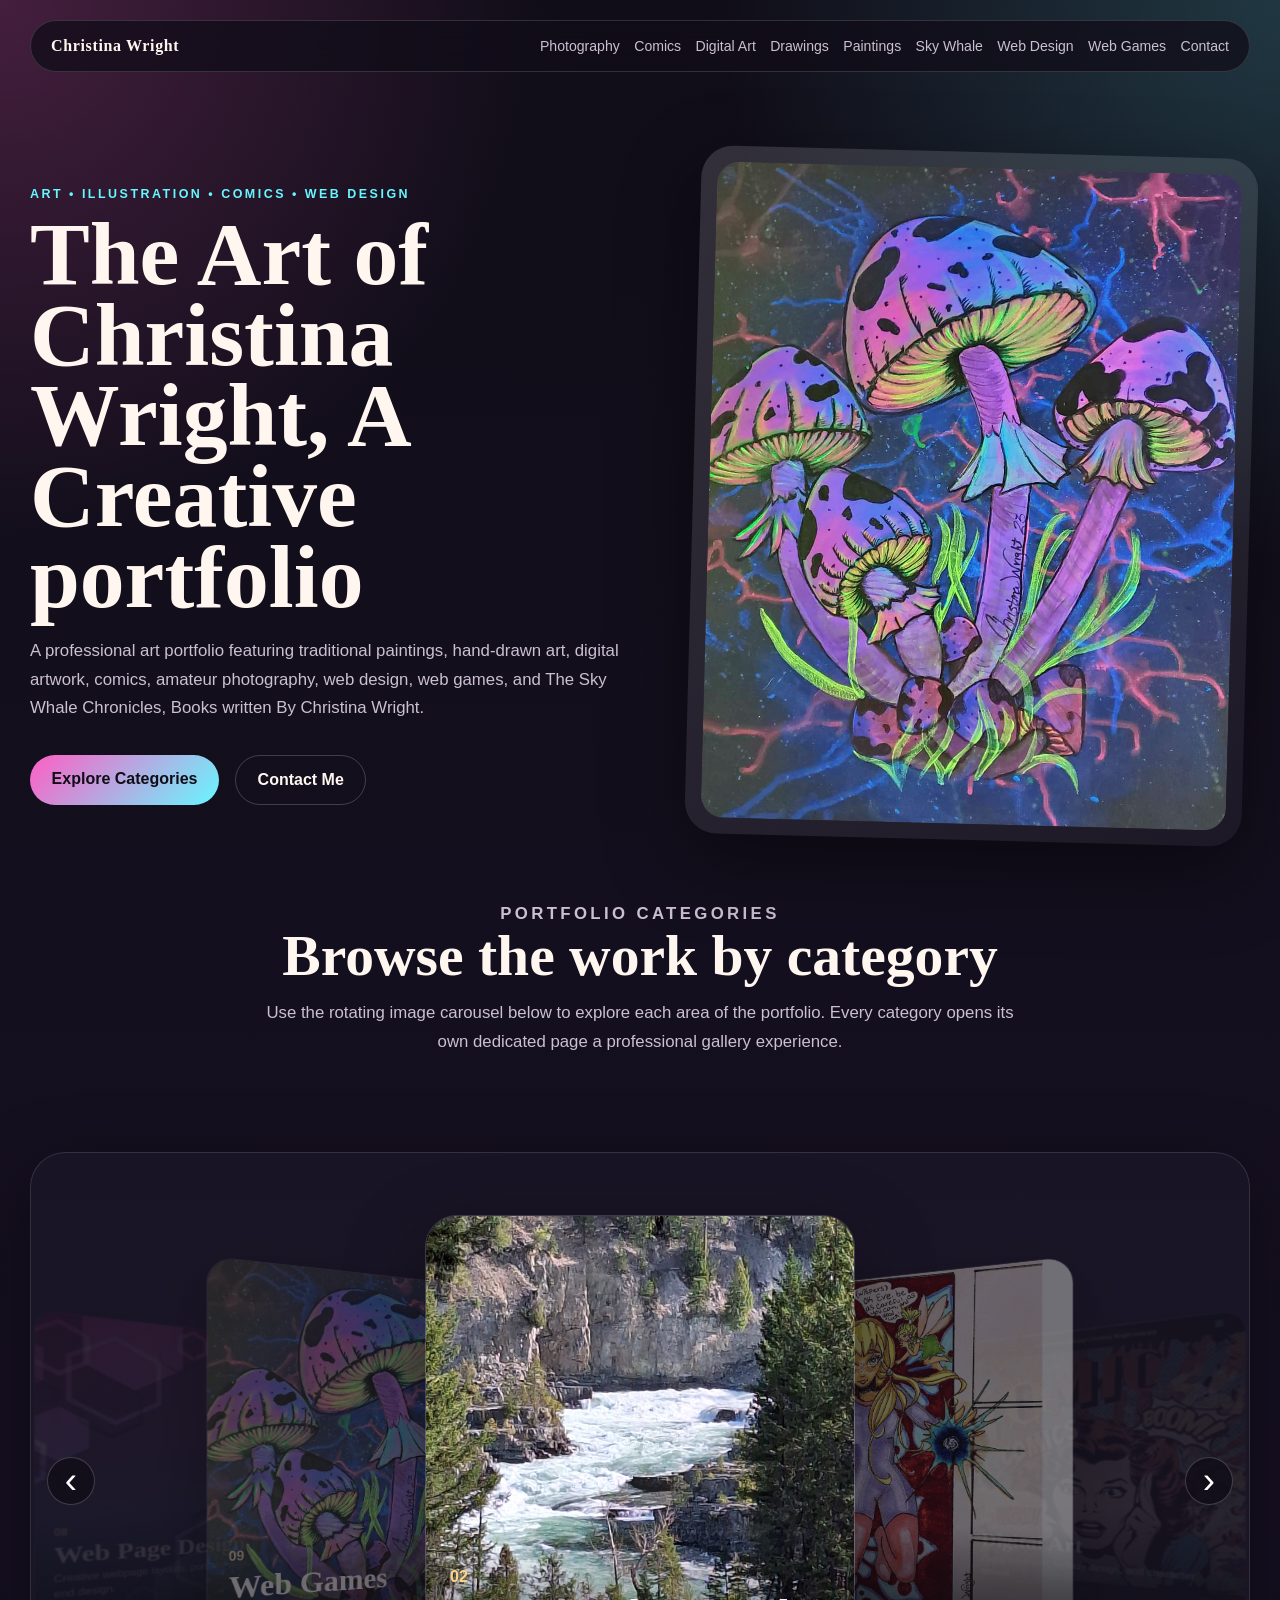
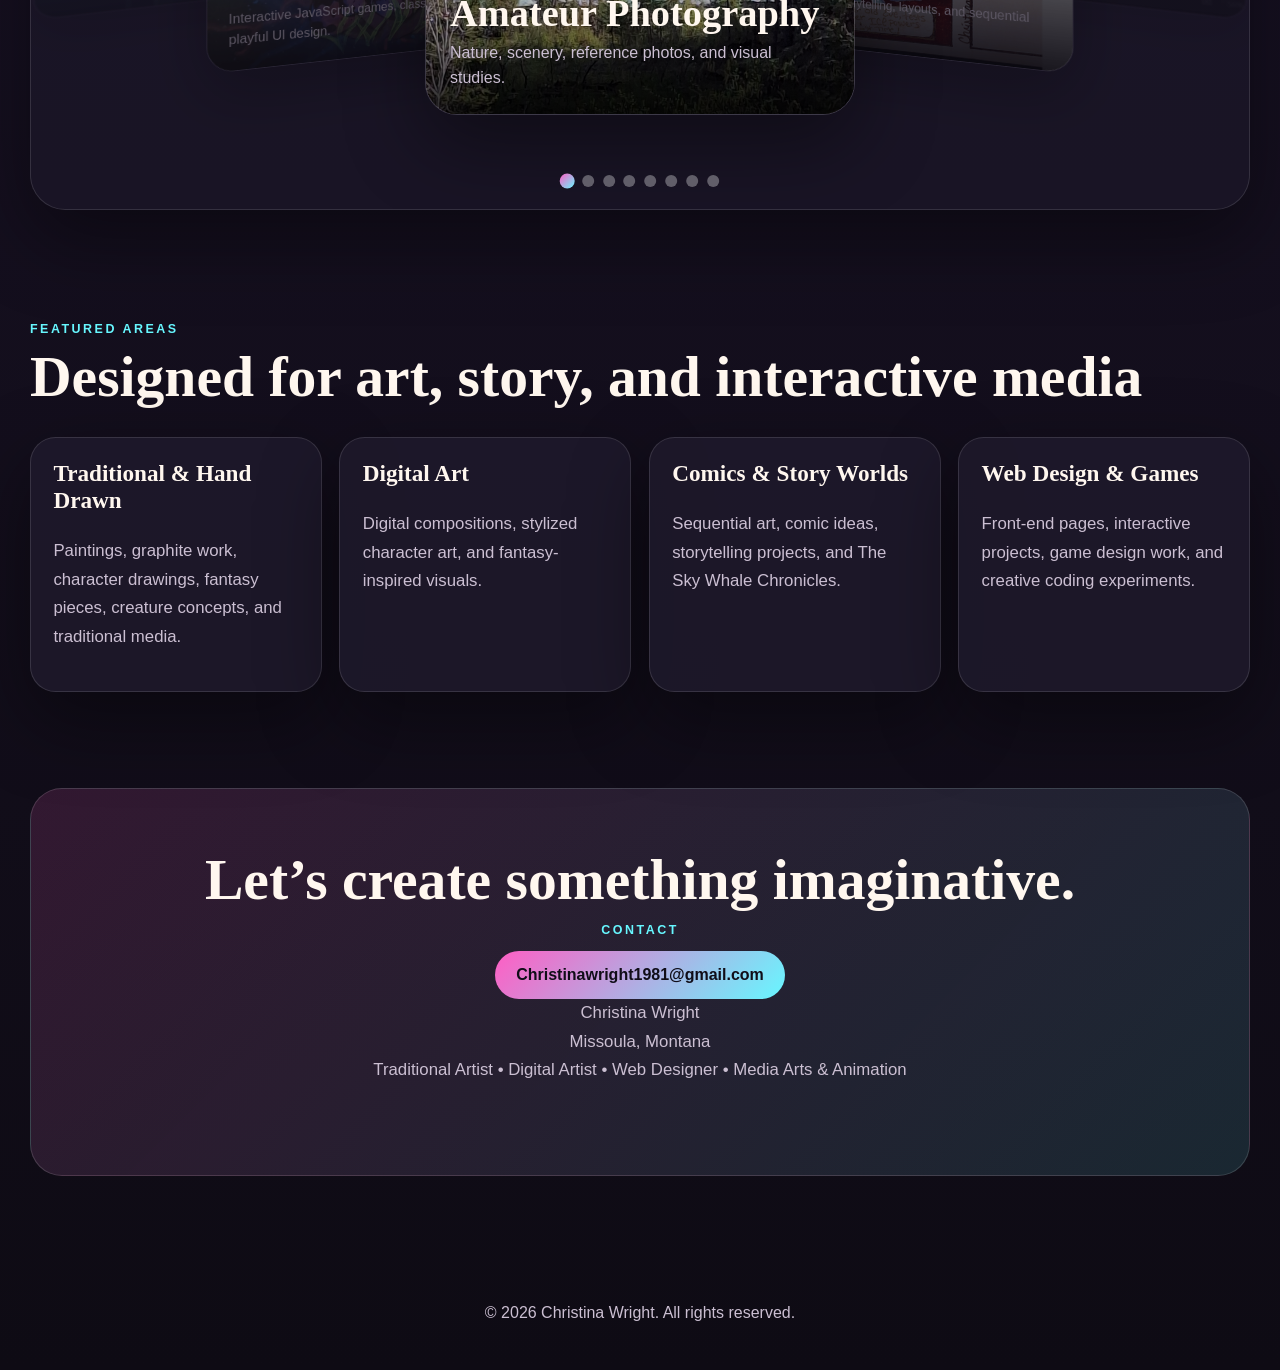
==== commit baffd7e2: "Update image source path for web design thumbnail" ====
--- a/index.html
+++ b/index.html
@@ -94,7 +94,7 @@
         </a>
 
         <a class="category-slide" href="web-design.html">
-          <img src="web-design-thumbnail.jpg" alt="Web design category thumbnail" />
+          <img src="images/web-design/web-design-thumbnail.jpg" alt="Web design category thumbnail" />
           <div class="slide-overlay"><span>08</span><h3>Web Page Design</h3><p>Creative webpage layouts, portfolio work, and front-end design.</p></div>
         </a>
 
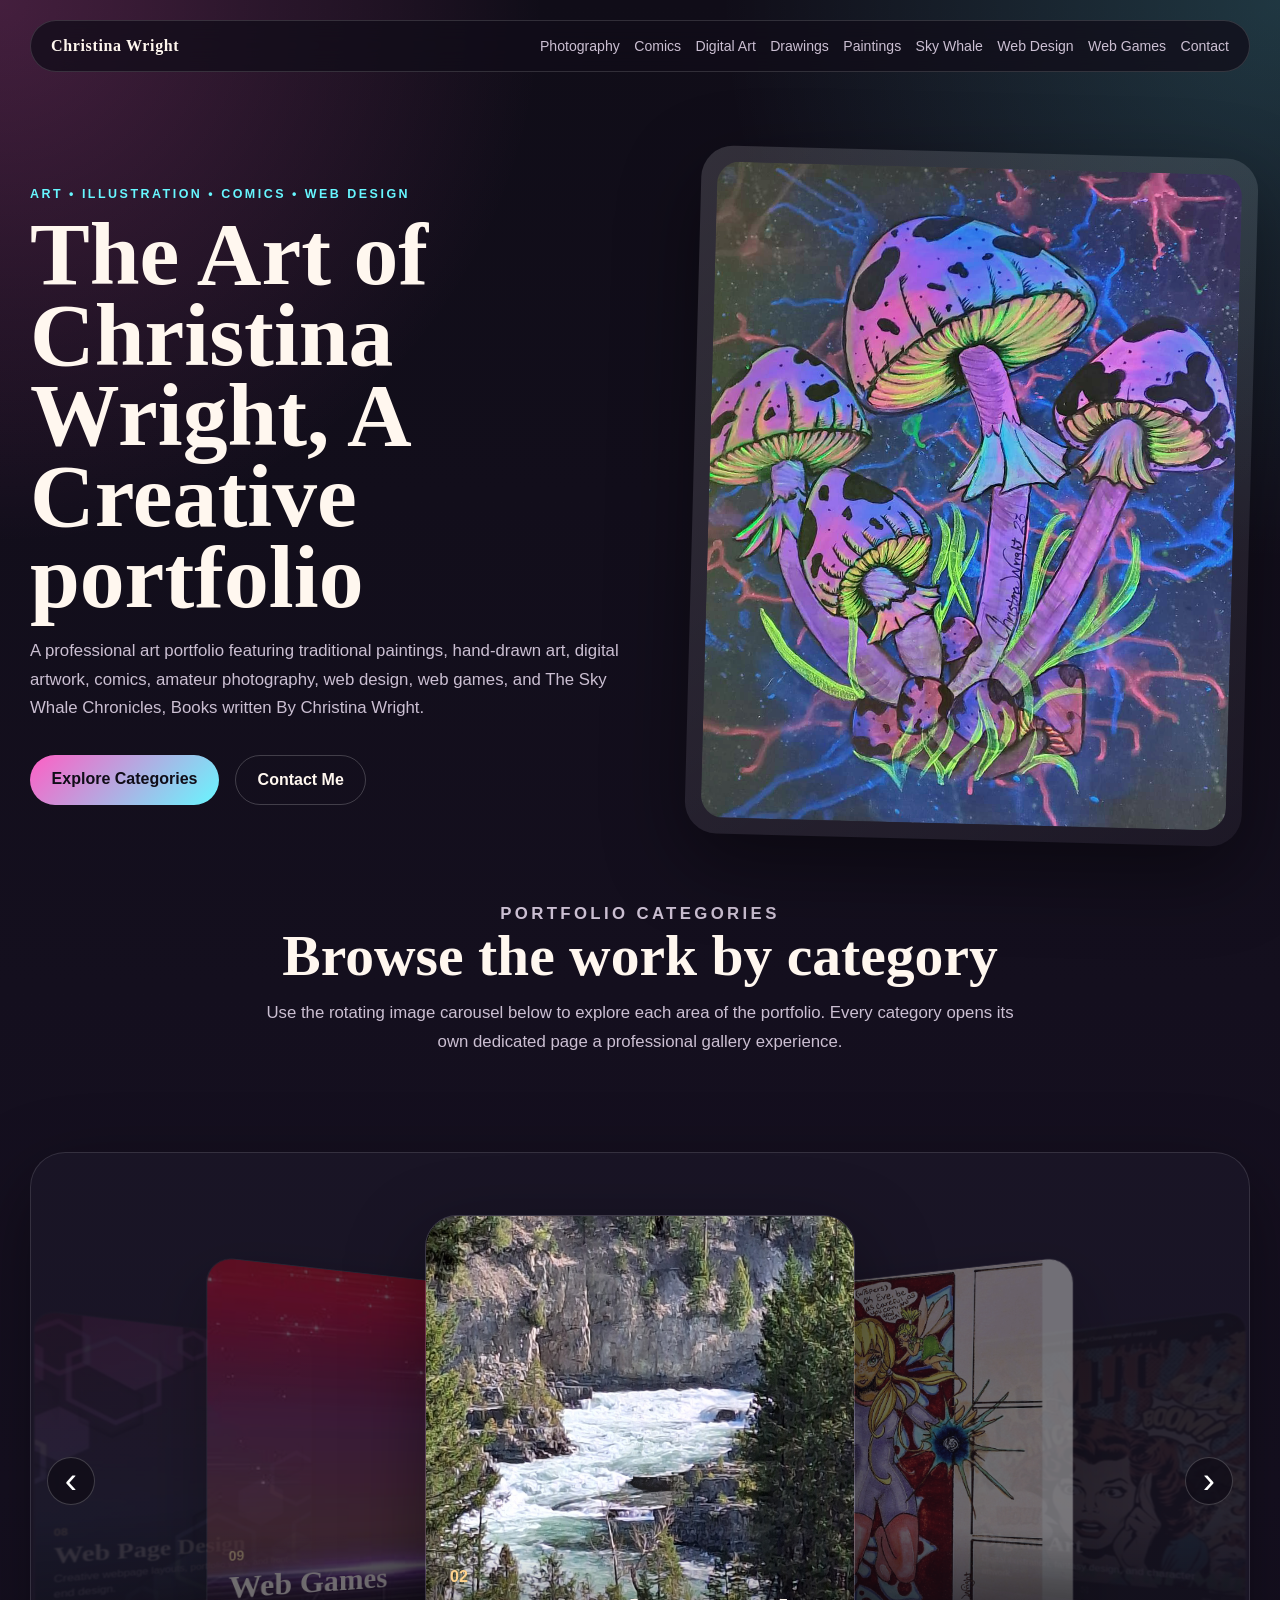
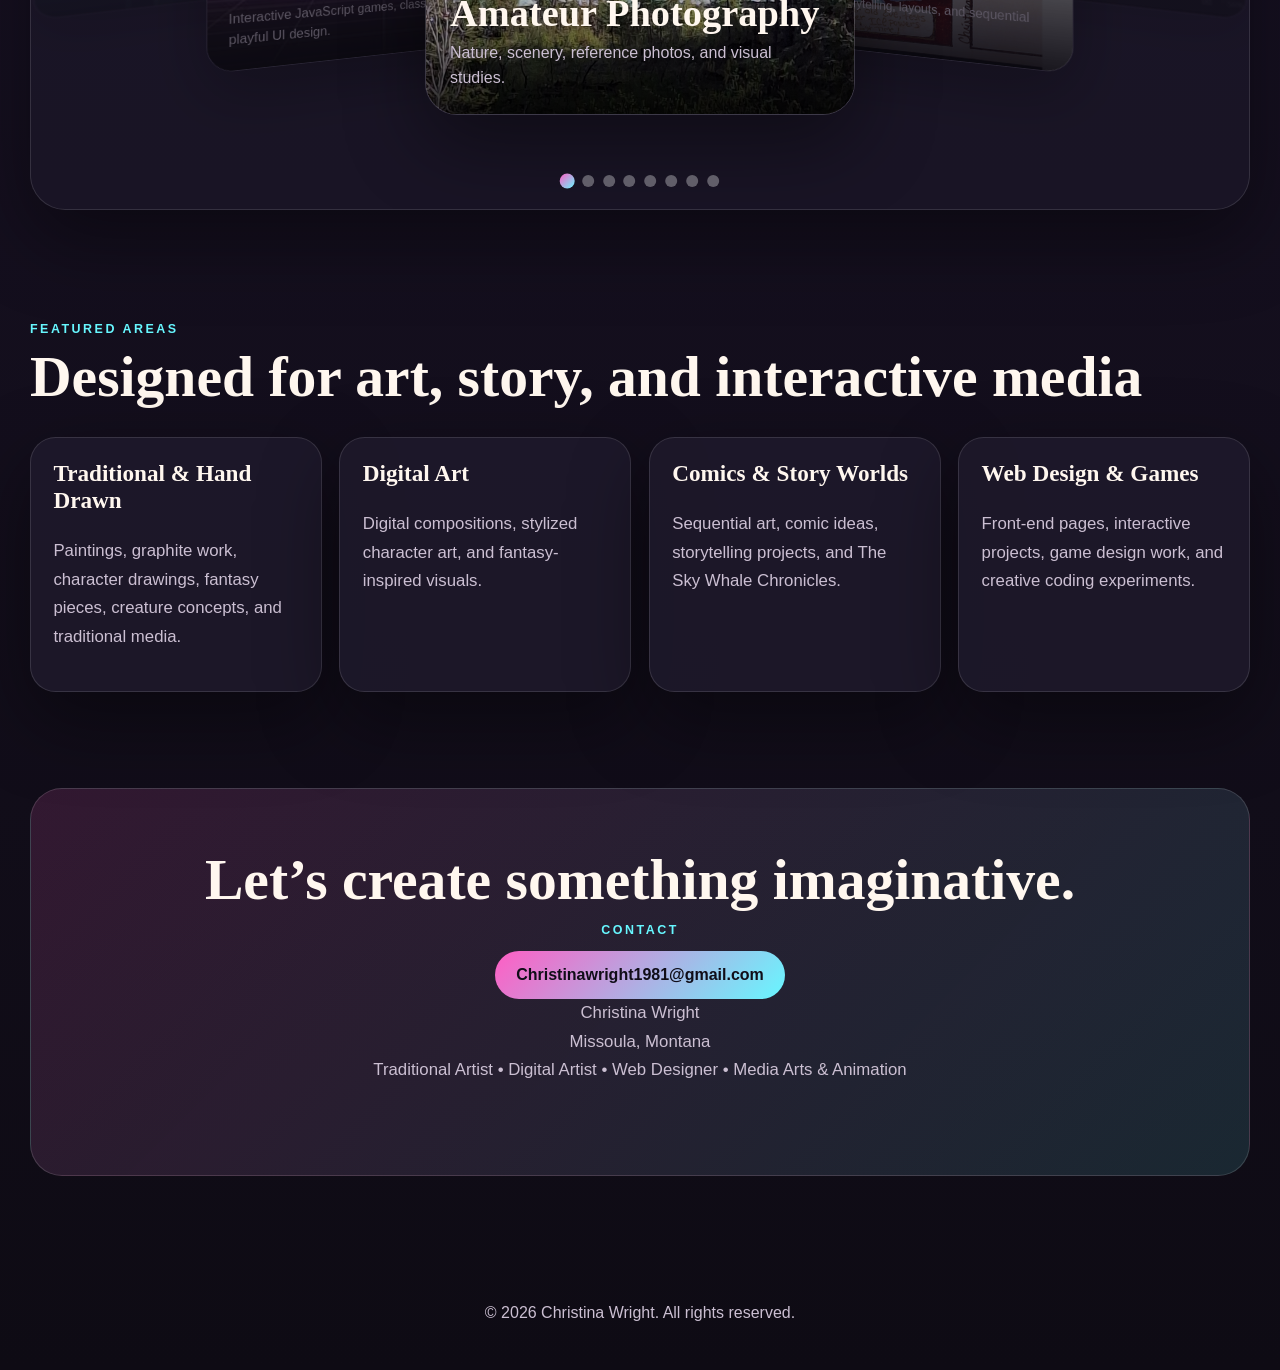
==== commit 3d2719b6: "Update web games thumbnail image source" ====
--- a/index.html
+++ b/index.html
@@ -94,12 +94,12 @@
         </a>
 
         <a class="category-slide" href="web-design.html">
-          <img src="images/web-design/web-design-thumbnail.jpg" alt="Web design category thumbnail" />
+          <img src="images/web-design/web-design-background.jpg" alt="Web design category thumbnail" />
           <div class="slide-overlay"><span>08</span><h3>Web Page Design</h3><p>Creative webpage layouts, portfolio work, and front-end design.</p></div>
         </a>
 
         <a class="category-slide" href="web-games.html">
-          <img src="images/NEON MUSHIES.jpg" alt="Web games category thumbnail" />
+          <img src="images/web-games/web-games-background.jpg" alt="Web games category thumbnail" />
           <div class="slide-overlay"><span>09</span><h3>Web Games</h3><p>Interactive JavaScript games, class projects, and playful UI design.</p></div>
         </a>
       </div>
